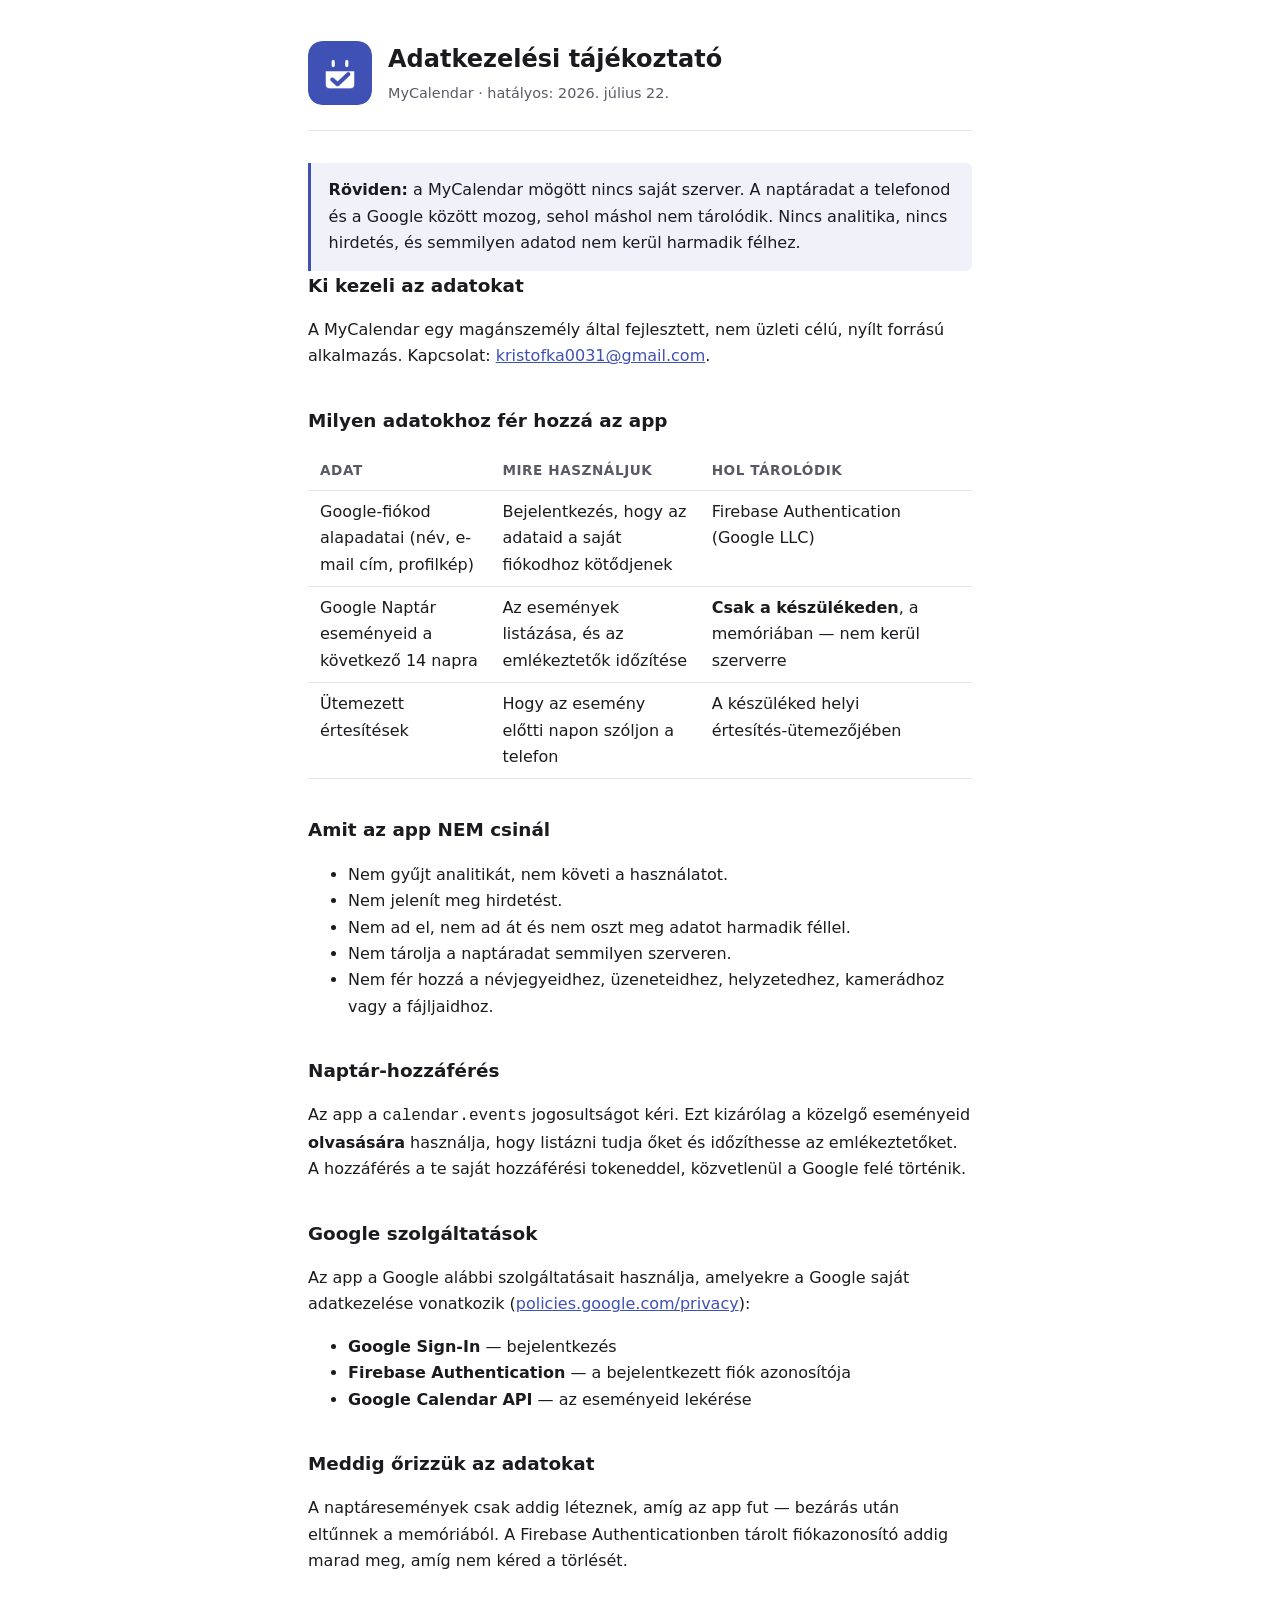
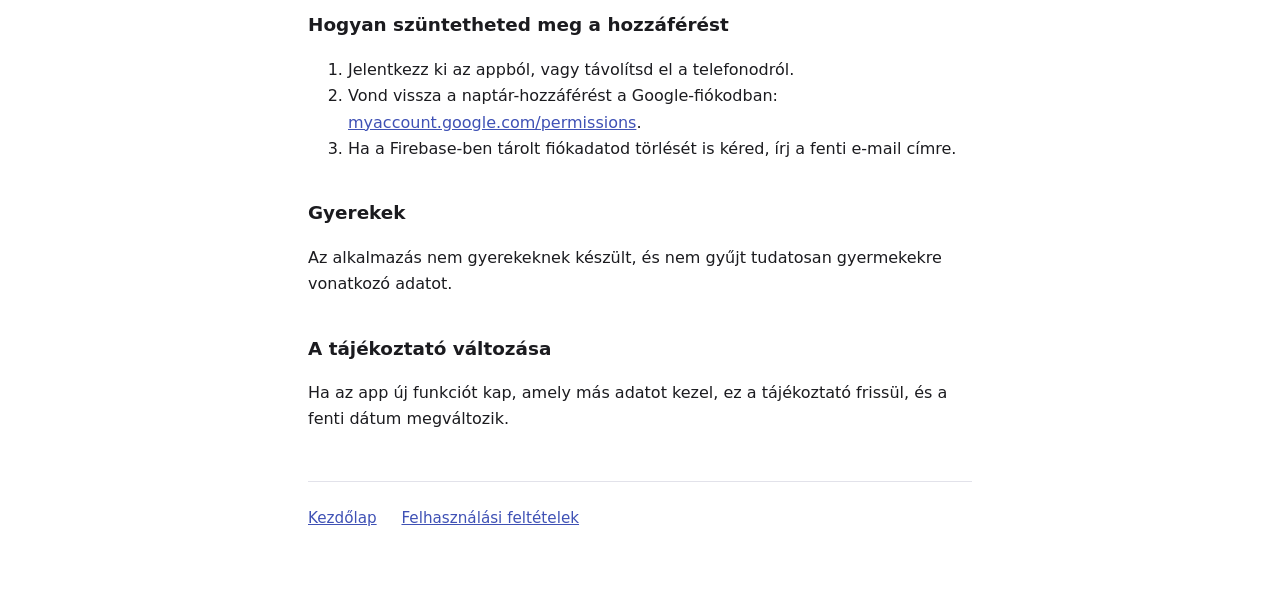
==== docs/privacy.html @ 99a2c87c "[DOCS] Kezdőlap, adatkezelési tájékoztató és felhasználási feltételek A Google OAuth consent screen " ====
<!doctype html>
<html lang="hu">
<head>
<meta charset="utf-8">
<meta name="viewport" content="width=device-width, initial-scale=1">
<title>MyCalendar — Adatkezelési tájékoztató</title>
<link rel="icon" href="icon.png">
<link rel="stylesheet" href="style.css">
</head>
<body>

<header>
  <img src="icon.png" alt="MyCalendar ikon">
  <div>
    <h1>Adatkezelési tájékoztató</h1>
    <p class="updated">MyCalendar · hatályos: 2026. július 22.</p>
  </div>
</header>

<div class="callout">
  <strong>Röviden:</strong> a MyCalendar mögött nincs saját szerver. A naptáradat
  a telefonod és a Google között mozog, sehol máshol nem tárolódik. Nincs
  analitika, nincs hirdetés, és semmilyen adatod nem kerül harmadik félhez.
</div>

<h2>Ki kezeli az adatokat</h2>
<p>
  A MyCalendar egy magánszemély által fejlesztett, nem üzleti célú, nyílt
  forrású alkalmazás. Kapcsolat: <a href="mailto:kristofka0031@gmail.com">kristofka0031@gmail.com</a>.
</p>

<h2>Milyen adatokhoz fér hozzá az app</h2>
<table>
  <tr>
    <th>Adat</th>
    <th>Mire használjuk</th>
    <th>Hol tárolódik</th>
  </tr>
  <tr>
    <td>Google-fiókod alapadatai (név, e-mail cím, profilkép)</td>
    <td>Bejelentkezés, hogy az adataid a saját fiókodhoz kötődjenek</td>
    <td>Firebase Authentication (Google LLC)</td>
  </tr>
  <tr>
    <td>Google Naptár eseményeid a következő 14 napra</td>
    <td>Az események listázása, és az emlékeztetők időzítése</td>
    <td><strong>Csak a készülékeden</strong>, a memóriában — nem kerül szerverre</td>
  </tr>
  <tr>
    <td>Ütemezett értesítések</td>
    <td>Hogy az esemény előtti napon szóljon a telefon</td>
    <td>A készüléked helyi értesítés-ütemezőjében</td>
  </tr>
</table>

<h2>Amit az app NEM csinál</h2>
<ul>
  <li>Nem gyűjt analitikát, nem követi a használatot.</li>
  <li>Nem jelenít meg hirdetést.</li>
  <li>Nem ad el, nem ad át és nem oszt meg adatot harmadik féllel.</li>
  <li>Nem tárolja a naptáradat semmilyen szerveren.</li>
  <li>Nem fér hozzá a névjegyeidhez, üzeneteidhez, helyzetedhez, kamerádhoz
      vagy a fájljaidhoz.</li>
</ul>

<h2>Naptár-hozzáférés</h2>
<p>
  Az app a <code>calendar.events</code> jogosultságot kéri. Ezt kizárólag a
  közelgő eseményeid <strong>olvasására</strong> használja, hogy listázni tudja
  őket és időzíthesse az emlékeztetőket. A hozzáférés a te saját
  hozzáférési tokeneddel, közvetlenül a Google felé történik.
</p>

<h2>Google szolgáltatások</h2>
<p>
  Az app a Google alábbi szolgáltatásait használja, amelyekre a Google saját
  adatkezelése vonatkozik
  (<a href="https://policies.google.com/privacy">policies.google.com/privacy</a>):
</p>
<ul>
  <li><strong>Google Sign-In</strong> — bejelentkezés</li>
  <li><strong>Firebase Authentication</strong> — a bejelentkezett fiók azonosítója</li>
  <li><strong>Google Calendar API</strong> — az eseményeid lekérése</li>
</ul>

<h2>Meddig őrizzük az adatokat</h2>
<p>
  A naptáresemények csak addig léteznek, amíg az app fut — bezárás után
  eltűnnek a memóriából. A Firebase Authenticationben tárolt fiókazonosító
  addig marad meg, amíg nem kéred a törlését.
</p>

<h2>Hogyan szüntetheted meg a hozzáférést</h2>
<ol>
  <li>Jelentkezz ki az appból, vagy távolítsd el a telefonodról.</li>
  <li>Vond vissza a naptár-hozzáférést a Google-fiókodban:
      <a href="https://myaccount.google.com/permissions">myaccount.google.com/permissions</a>.</li>
  <li>Ha a Firebase-ben tárolt fiókadatod törlését is kéred, írj a fenti
      e-mail címre.</li>
</ol>

<h2>Gyerekek</h2>
<p>Az alkalmazás nem gyerekeknek készült, és nem gyűjt tudatosan gyermekekre vonatkozó adatot.</p>

<h2>A tájékoztató változása</h2>
<p>
  Ha az app új funkciót kap, amely más adatot kezel, ez a tájékoztató frissül,
  és a fenti dátum megváltozik.
</p>

<nav>
  <a href="index.html">Kezdőlap</a>
  <a href="terms.html">Felhasználási feltételek</a>
</nav>

</body>
</html>
---- docs/style.css ----
:root {
  --bg: #ffffff;
  --fg: #1b1b1f;
  --muted: #5a5a66;
  --accent: #3f51b5;
  --border: #e2e2ea;
}

@media (prefers-color-scheme: dark) {
  :root {
    --bg: #131318;
    --fg: #e5e1e9;
    --muted: #a5a1ad;
    --accent: #aeb6ff;
    --border: #2c2c34;
  }
}

* { box-sizing: border-box; }

body {
  margin: 0 auto;
  padding: 2.5rem 1.25rem 4rem;
  max-width: 44rem;
  background: var(--bg);
  color: var(--fg);
  font: 16px/1.65 system-ui, -apple-system, "Segoe UI", Roboto, sans-serif;
}

header {
  display: flex;
  align-items: center;
  gap: 1rem;
  padding-bottom: 1.5rem;
  margin-bottom: 2rem;
  border-bottom: 1px solid var(--border);
}

header img { width: 64px; height: 64px; border-radius: 14px; }
header h1 { margin: 0; font-size: 1.5rem; }
header p { margin: 0.15rem 0 0; color: var(--muted); font-size: 0.95rem; }

h2 { margin-top: 2.25rem; font-size: 1.15rem; }
h2:first-of-type { margin-top: 0; }

a { color: var(--accent); }

.updated { color: var(--muted); font-size: 0.9rem; }

.callout {
  padding: 0.9rem 1.1rem;
  border-left: 3px solid var(--accent);
  background: color-mix(in srgb, var(--accent) 8%, transparent);
  border-radius: 0 6px 6px 0;
}

nav {
  margin-top: 3rem;
  padding-top: 1.5rem;
  border-top: 1px solid var(--border);
  font-size: 0.95rem;
}

nav a { margin-right: 1.25rem; }

table { border-collapse: collapse; width: 100%; }
th, td { text-align: left; padding: 0.5rem 0.75rem; border-bottom: 1px solid var(--border); vertical-align: top; }
th { font-size: 0.85rem; text-transform: uppercase; letter-spacing: 0.04em; color: var(--muted); }
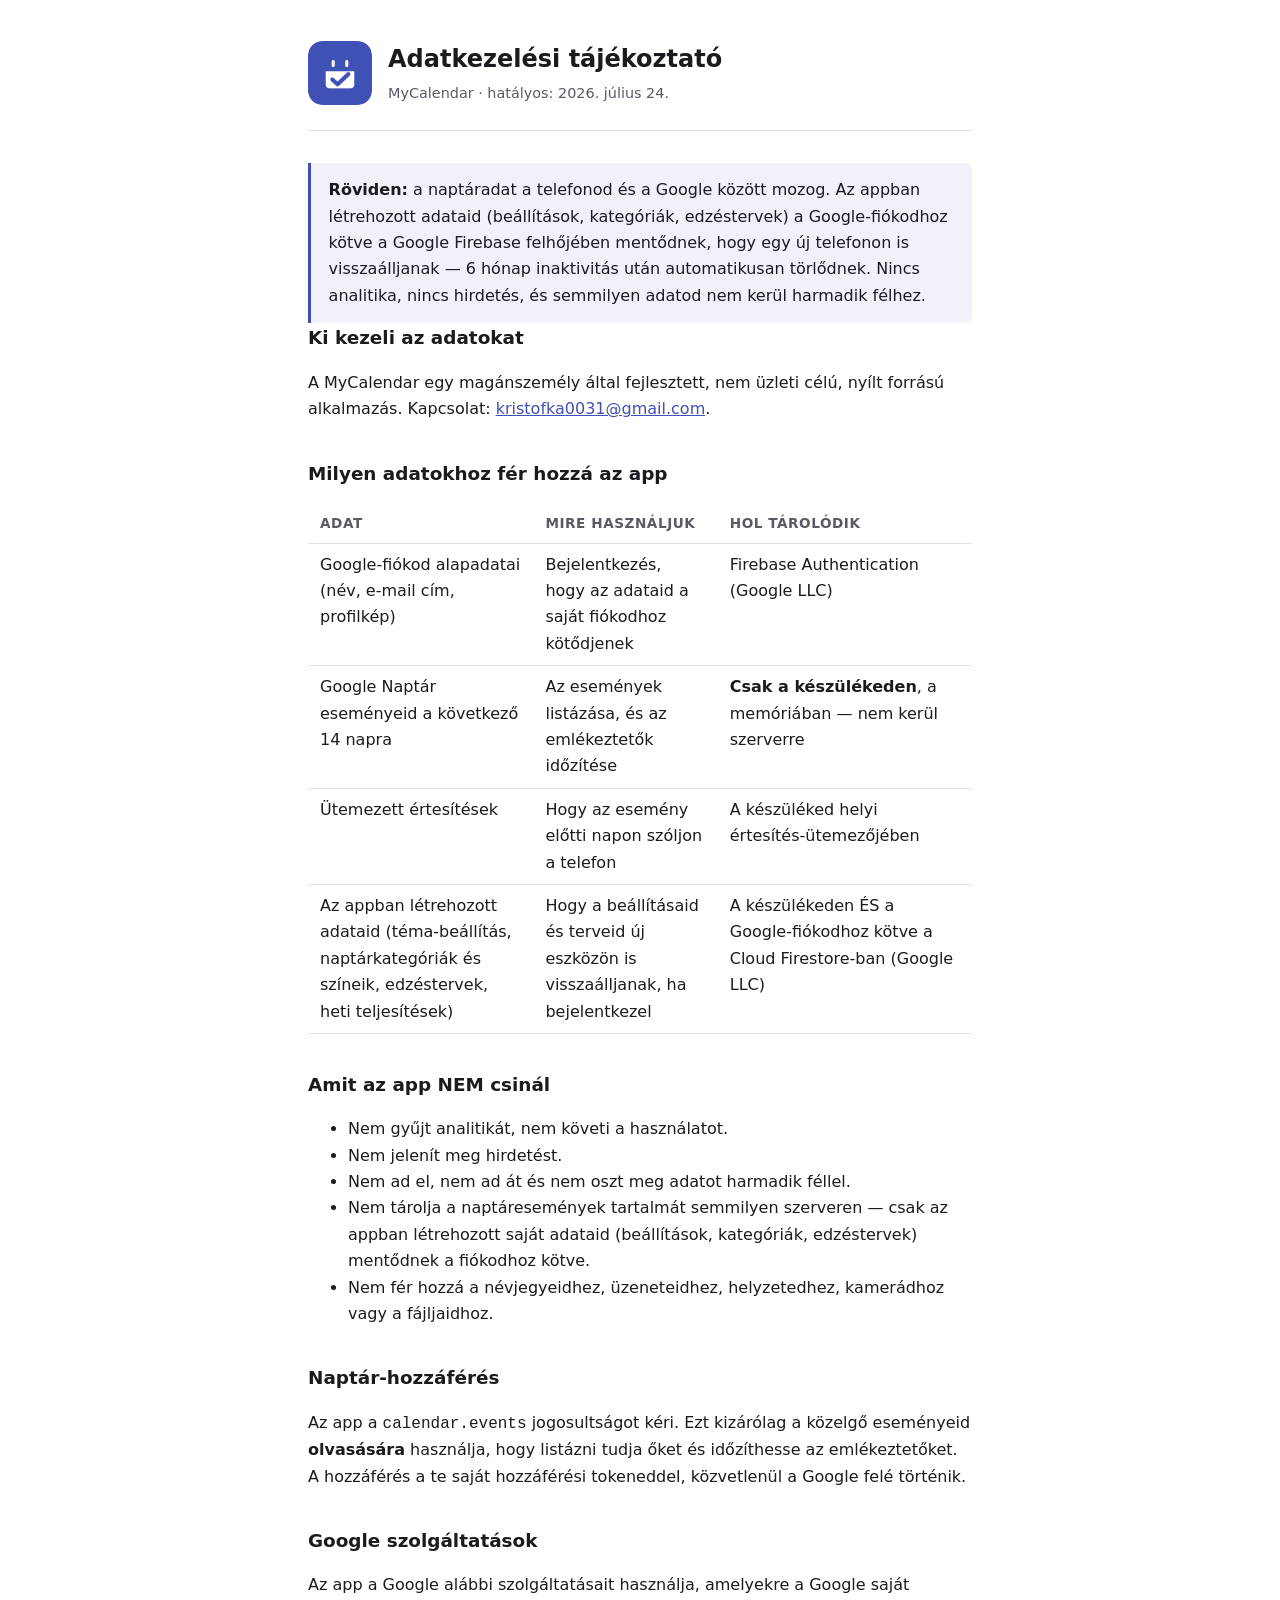
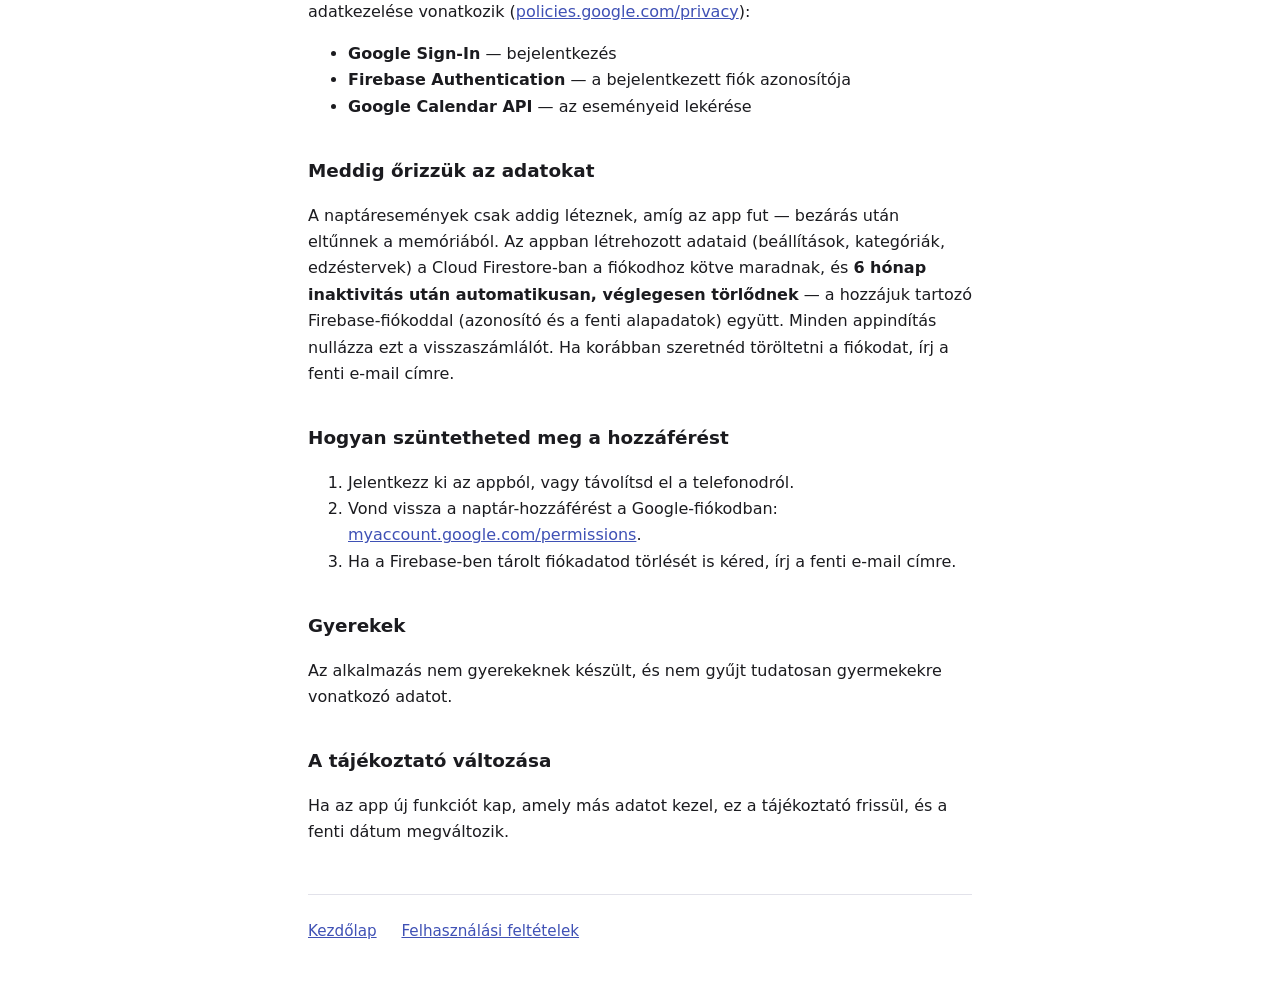
==== commit 9c60c6ef: "[UPDATE] adatbazisra atallas" ====
--- a/docs/privacy.html
+++ b/docs/privacy.html
@@ -13,14 +13,16 @@
   <img src="icon.png" alt="MyCalendar ikon">
   <div>
     <h1>Adatkezelési tájékoztató</h1>
-    <p class="updated">MyCalendar · hatályos: 2026. július 22.</p>
+    <p class="updated">MyCalendar · hatályos: 2026. július 24.</p>
   </div>
 </header>
 
 <div class="callout">
-  <strong>Röviden:</strong> a MyCalendar mögött nincs saját szerver. A naptáradat
-  a telefonod és a Google között mozog, sehol máshol nem tárolódik. Nincs
-  analitika, nincs hirdetés, és semmilyen adatod nem kerül harmadik félhez.
+  <strong>Röviden:</strong> a naptáradat a telefonod és a Google között mozog. Az
+  appban létrehozott adataid (beállítások, kategóriák, edzéstervek) a
+  Google-fiókodhoz kötve a Google Firebase felhőjében mentődnek, hogy egy új
+  telefonon is visszaálljanak — 6 hónap inaktivitás után automatikusan törlődnek.
+  Nincs analitika, nincs hirdetés, és semmilyen adatod nem kerül harmadik félhez.
 </div>
 
 <h2>Ki kezeli az adatokat</h2>
@@ -51,6 +53,14 @@
     <td>Hogy az esemény előtti napon szóljon a telefon</td>
     <td>A készüléked helyi értesítés-ütemezőjében</td>
   </tr>
+  <tr>
+    <td>Az appban létrehozott adataid (téma-beállítás, naptárkategóriák és
+        színeik, edzéstervek, heti teljesítések)</td>
+    <td>Hogy a beállításaid és terveid új eszközön is visszaálljanak, ha
+        bejelentkezel</td>
+    <td>A készülékeden ÉS a Google-fiókodhoz kötve a Cloud Firestore-ban
+        (Google LLC)</td>
+  </tr>
 </table>
 
 <h2>Amit az app NEM csinál</h2>
@@ -58,7 +68,9 @@
   <li>Nem gyűjt analitikát, nem követi a használatot.</li>
   <li>Nem jelenít meg hirdetést.</li>
   <li>Nem ad el, nem ad át és nem oszt meg adatot harmadik féllel.</li>
-  <li>Nem tárolja a naptáradat semmilyen szerveren.</li>
+  <li>Nem tárolja a naptáresemények tartalmát semmilyen szerveren — csak az
+      appban létrehozott saját adataid (beállítások, kategóriák, edzéstervek)
+      mentődnek a fiókodhoz kötve.</li>
   <li>Nem fér hozzá a névjegyeidhez, üzeneteidhez, helyzetedhez, kamerádhoz
       vagy a fájljaidhoz.</li>
 </ul>
@@ -86,8 +98,12 @@
 <h2>Meddig őrizzük az adatokat</h2>
 <p>
   A naptáresemények csak addig léteznek, amíg az app fut — bezárás után
-  eltűnnek a memóriából. A Firebase Authenticationben tárolt fiókazonosító
-  addig marad meg, amíg nem kéred a törlését.
+  eltűnnek a memóriából. Az appban létrehozott adataid (beállítások, kategóriák,
+  edzéstervek) a Cloud Firestore-ban a fiókodhoz kötve maradnak, és
+  <strong>6 hónap inaktivitás után automatikusan, véglegesen törlődnek</strong> —
+  a hozzájuk tartozó Firebase-fiókoddal (azonosító és a fenti alapadatok) együtt.
+  Minden appindítás nullázza ezt a visszaszámlálót. Ha korábban szeretnéd
+  töröltetni a fiókodat, írj a fenti e-mail címre.
 </p>
 
 <h2>Hogyan szüntetheted meg a hozzáférést</h2>
--- a/docs/style.css
+++ b/docs/style.css
@@ -45,6 +45,19 @@
 
 a { color: var(--accent); }
 
+.cta { margin: 1.75rem 0 0.4rem; }
+.download {
+  display: inline-block;
+  background: var(--accent);
+  color: var(--bg);               /* --bg flips per theme -> jó kontraszt mindkettőben */
+  padding: 0.85rem 1.5rem;
+  border-radius: 10px;
+  font-weight: 600;
+  text-decoration: none;
+}
+.download:hover { opacity: 0.92; }
+.cta-note { color: var(--muted); font-size: 0.85rem; margin: 0.4rem 0 0; }
+
 .updated { color: var(--muted); font-size: 0.9rem; }
 
 .callout {
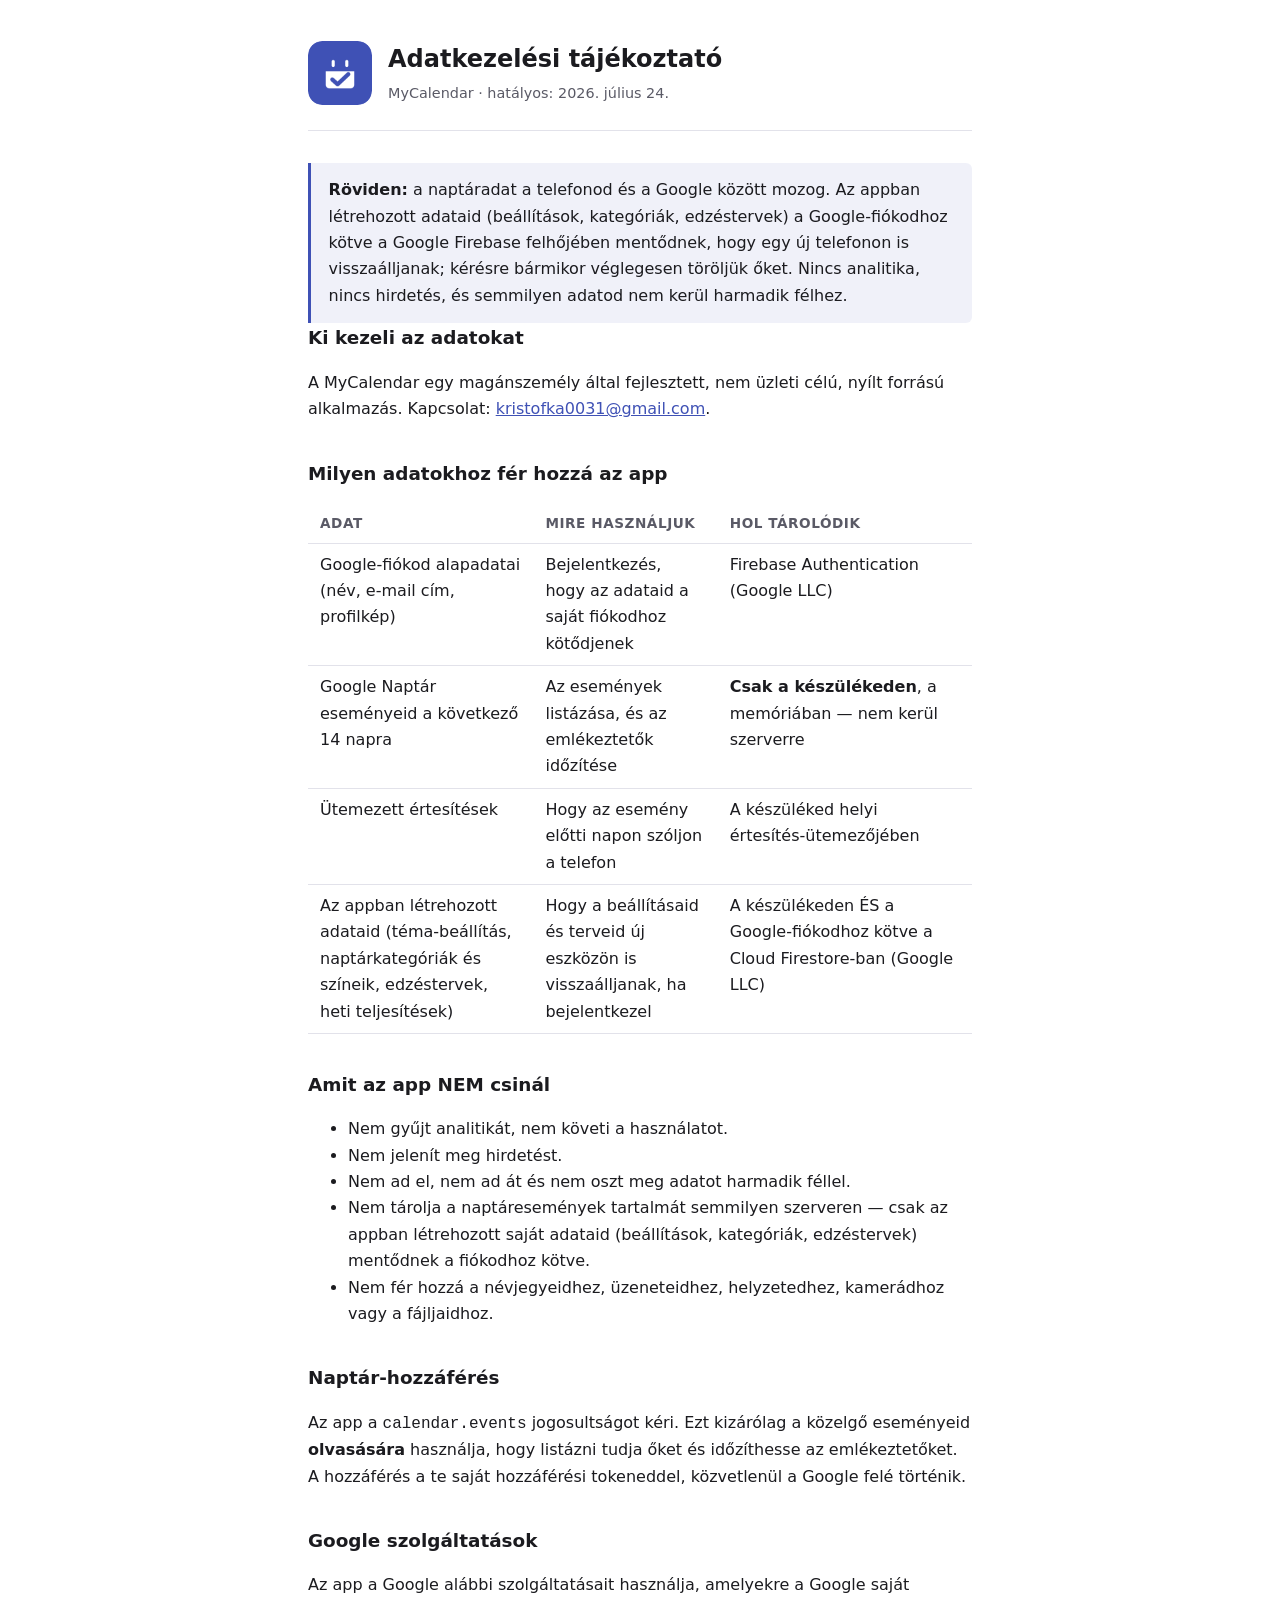
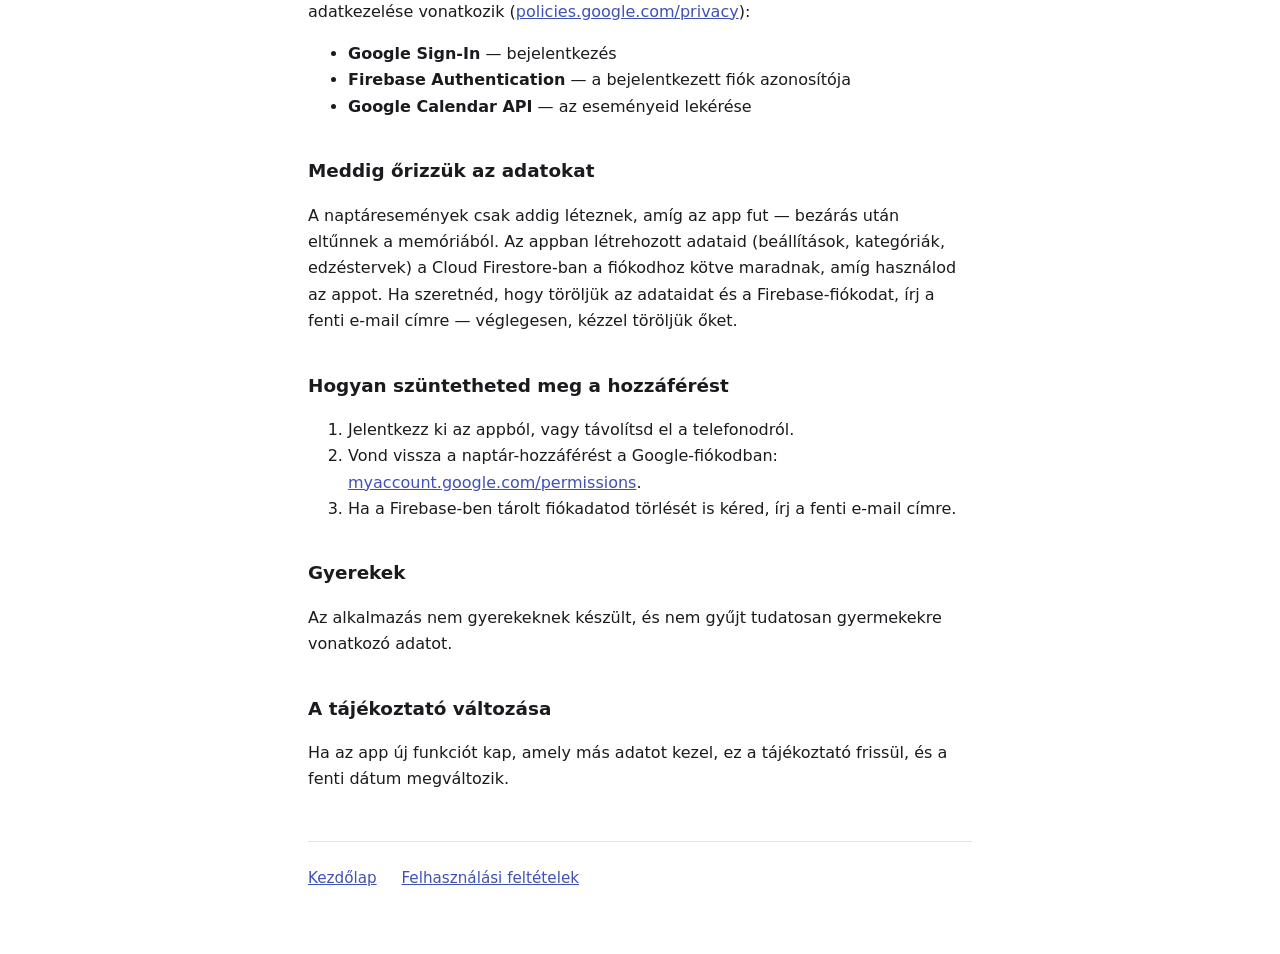
==== commit 5798a83f: "[UPDATE] Automatikus fiok-takaritas elhagyva; kezi torles Torolve a heti cleanup GitHub Action es a " ====
--- a/docs/privacy.html
+++ b/docs/privacy.html
@@ -21,7 +21,7 @@
   <strong>Röviden:</strong> a naptáradat a telefonod és a Google között mozog. Az
   appban létrehozott adataid (beállítások, kategóriák, edzéstervek) a
   Google-fiókodhoz kötve a Google Firebase felhőjében mentődnek, hogy egy új
-  telefonon is visszaálljanak — 6 hónap inaktivitás után automatikusan törlődnek.
+  telefonon is visszaálljanak; kérésre bármikor véglegesen töröljük őket.
   Nincs analitika, nincs hirdetés, és semmilyen adatod nem kerül harmadik félhez.
 </div>
 
@@ -99,11 +99,9 @@
 <p>
   A naptáresemények csak addig léteznek, amíg az app fut — bezárás után
   eltűnnek a memóriából. Az appban létrehozott adataid (beállítások, kategóriák,
-  edzéstervek) a Cloud Firestore-ban a fiókodhoz kötve maradnak, és
-  <strong>6 hónap inaktivitás után automatikusan, véglegesen törlődnek</strong> —
-  a hozzájuk tartozó Firebase-fiókoddal (azonosító és a fenti alapadatok) együtt.
-  Minden appindítás nullázza ezt a visszaszámlálót. Ha korábban szeretnéd
-  töröltetni a fiókodat, írj a fenti e-mail címre.
+  edzéstervek) a Cloud Firestore-ban a fiókodhoz kötve maradnak, amíg használod
+  az appot. Ha szeretnéd, hogy töröljük az adataidat és a Firebase-fiókodat, írj
+  a fenti e-mail címre — véglegesen, kézzel töröljük őket.
 </p>
 
 <h2>Hogyan szüntetheted meg a hozzáférést</h2>
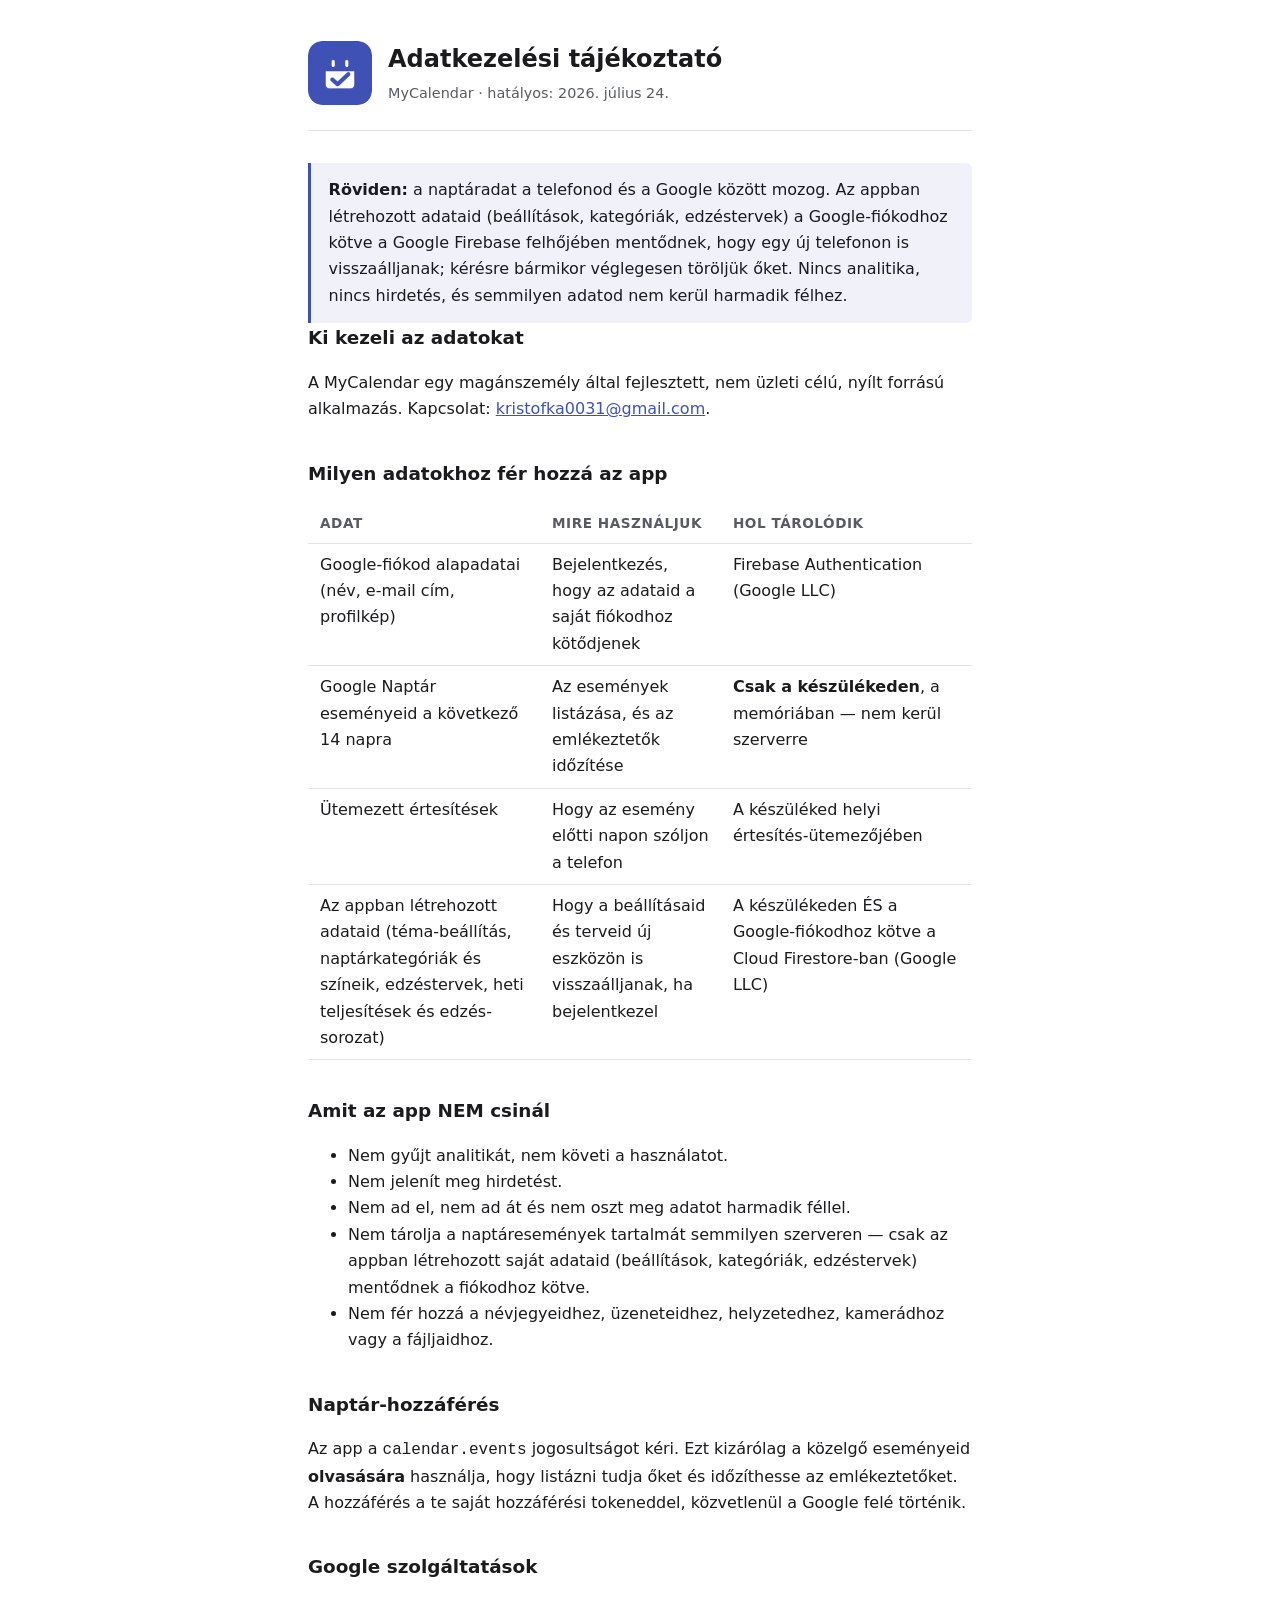
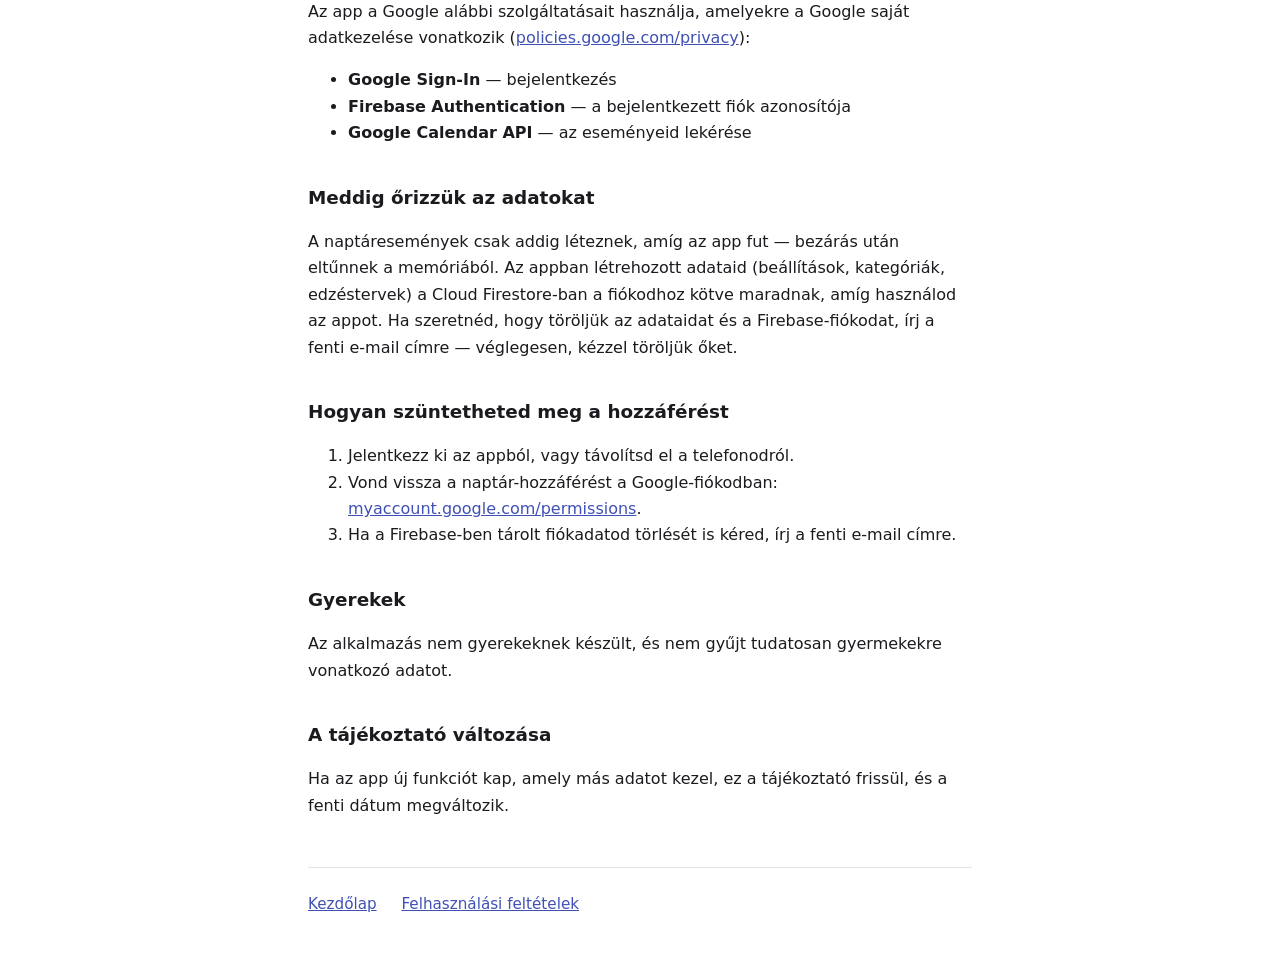
==== commit dd8beca7: "[FEATURE] Heti edzes-sorozat (streak) + felho-szinkron + sorozat-tudatos uzenetek streak.dart: Strea" ====
--- a/docs/privacy.html
+++ b/docs/privacy.html
@@ -55,7 +55,7 @@
   </tr>
   <tr>
     <td>Az appban létrehozott adataid (téma-beállítás, naptárkategóriák és
-        színeik, edzéstervek, heti teljesítések)</td>
+        színeik, edzéstervek, heti teljesítések és edzés-sorozat)</td>
     <td>Hogy a beállításaid és terveid új eszközön is visszaálljanak, ha
         bejelentkezel</td>
     <td>A készülékeden ÉS a Google-fiókodhoz kötve a Cloud Firestore-ban
